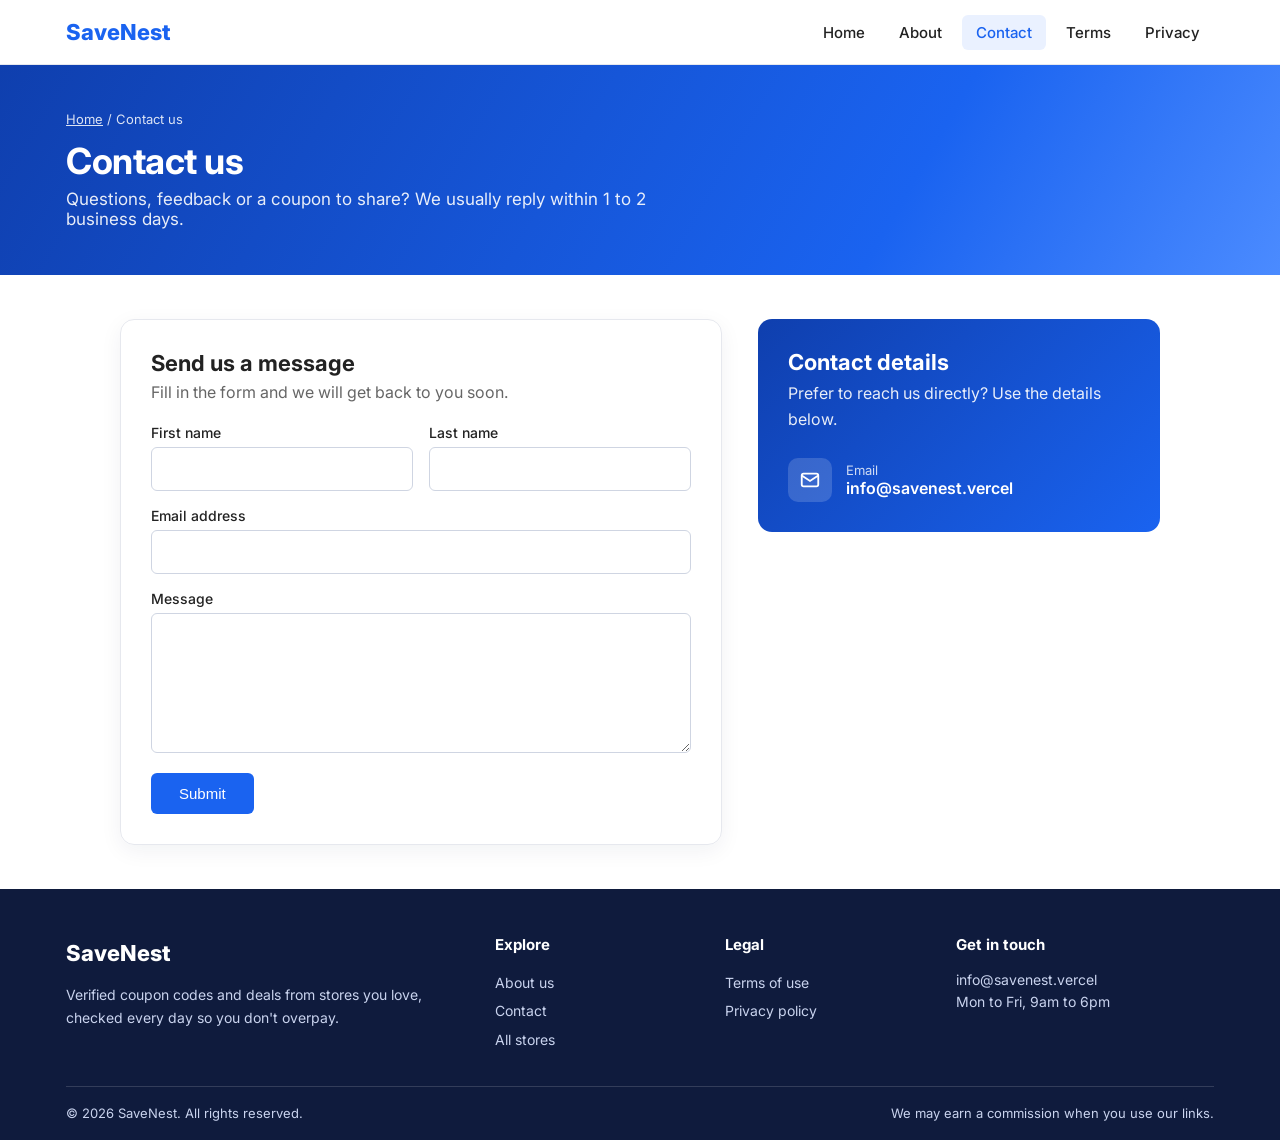
==== savenest/contact.html @ 49be4b8c "Add SaveNest coupon site clone with chatbot assistant Co-Authored-By: Claude Sonnet 5.5 <noreply@ant" ====
<!DOCTYPE html><html lang="en"><head><meta charset="UTF-8"><meta name="viewport" content="width=device-width, initial-scale=1"><title>Contact Us - SaveNest</title><meta name="description" content="Get help, report a coupon or talk to our partnerships team."><link rel="preconnect" href="https://fonts.googleapis.com"><link rel="preconnect" href="https://fonts.gstatic.com" crossorigin><link href="https://fonts.googleapis.com/css2?family=Inter:wght@400;500;600;700;800&display=swap" rel="stylesheet"><link rel="stylesheet" href="style.css"></head><body><header class="site-header"><div class="wrap hd"><a class="brand-logo " href="index.html">SaveNest</a><button class="burger" id="burger" aria-label="Toggle menu" aria-expanded="false" aria-controls="nav"><span></span><span></span><span></span></button><nav id="nav" aria-label="Main"><ul><li><a href="index.html">Home</a></li><li><a href="about.html">About</a></li><li><a href="contact.html" class="active" aria-current="page">Contact</a></li><li><a href="terms.html">Terms</a></li><li><a href="privacy.html">Privacy</a></li></ul></nav></div></header><section class="page-hero"><div class="wrap"><div class="crumb"><a href="index.html">Home</a> / Contact us</div><h1>Contact us</h1><p>Questions, feedback or a coupon to share? We usually reply within 1 to 2 business days.</p></div></section><main class="wrap"><div class="ct">
<form class="cform ct-form" id="cform" novalidate><h2>Send us a message</h2><p>Fill in the form and we will get back to you soon.</p>
<div class="row2"><div><label for="fn">First name</label><input id="fn" name="first_name" autocomplete="given-name" required></div>
<div><label for="ln">Last name</label><input id="ln" name="last_name" autocomplete="family-name" required></div></div>
<label for="e">Email address</label><input id="e" name="email" type="email" autocomplete="email" required>
<label for="m">Message</label><textarea id="m" name="message" required></textarea>
<button type="submit">Submit</button><div class="form-ok" id="formOk" role="status">Thank you. Your message has been sent and we will reply soon.</div></form>
<aside class="ct-info"><h2>Contact details</h2><p>Prefer to reach us directly? Use the details below.</p>
<div class="ci"><svg viewBox="0 0 24 24" fill="none" stroke="#fff" stroke-width="2"><rect x="3" y="5" width="18" height="14" rx="2"/><path d="M3 7l9 6 9-6"/></svg><div><small>Email</small><a href="mailto:support@yourdomain.com">info@savenest.vercel</a></div></div>
</aside></div></main><footer class="site-footer"><div class="wrap"><div class="ft">
<div><a class="brand-logo" href="index.html">SaveNest</a><p>Verified coupon codes and deals from stores you love, checked every day so you don't overpay.</p></div>
<div><h4>Explore</h4><a href="about.html">About us</a><a href="contact.html">Contact</a><a href="index.html#stores">All stores</a></div>
<div><h4>Legal</h4><a href="terms.html">Terms of use</a><a href="privacy.html">Privacy policy</a></div>
<div><h4>Get in touch</h4><p>info@savenest.vercel<br>Mon to Fri, 9am to 6pm</p></div>
</div><div class="fb"><span>&copy; <span id="yr">2026</span> SaveNest. All rights reserved.</span><span>We may earn a commission when you use our links.</span></div></div></footer><script src="script.js"></script></body></html>
---- savenest/style.css ----
:root {
  --blue: #1a63f0;
  --blue-d: #1250c8;
  --ink: #222;
  --muted: #666;
  --line: #e6e8ee;
  --green: #1f9d55;
  --bg: #fff
}

* {
  box-sizing: border-box;
  margin: 0;
  padding: 0
}

body {
  font-family: Roboto, Arial, Helvetica, sans-serif;
  color: var(--ink);
  background: var(--bg)
}

.wrap {
  max-width: 1180px;
  margin: 0 auto;
  padding: 0 16px
}

/* Banner */
.banner {
  background: linear-gradient(120deg, #0f3fae, #1a63f0 60%, #4b8bff);
  color: #fff
}

.banner .wrap {
  display: flex;
  align-items: center;
  justify-content: space-between;
  gap: 24px;
  padding: 36px 16px
}

.banner h2 {
  font-size: 30px;
  line-height: 1.2;
  margin-bottom: 8px
}

.banner p {
  opacity: .9;
  font-size: 16px;
  max-width: 520px
}

.banner .btn {
  display: inline-block;
  margin-top: 18px;
  background: #fff;
  color: var(--blue);
  font-weight: 700;
  padding: 11px 24px;
  border-radius: 6px;
  text-decoration: none
}

.banner .badge {
  flex: 0 0 auto;
  width: 150px;
  height: 150px;
  border-radius: 50%;
  background: rgba(255, 255, 255, .14);
  border: 2px dashed rgba(255, 255, 255, .6);
  display: flex;
  flex-direction: column;
  align-items: center;
  justify-content: center;
  text-align: center
}

.badge b {
  font-size: 38px;
  line-height: 1
}

.badge span {
  font-size: 14px
}

h1.tag {
  font-size: 20px;
  text-align: center;
  font-weight: 500;
  padding: 26px 0 18px
}

.stores {
  display: grid;
  grid-template-columns: repeat(9, 1fr);
  gap: 12px
}

.store {
  border: 1px solid var(--line);
  border-radius: 10px;
  height: 90px;
  display: flex;
  align-items: center;
  justify-content: center;
  font-weight: 800;
  font-size: 16px;
  text-align: center
}

h2.sec {
  font-size: 20px;
  font-weight: 500;
  margin: 44px 0 16px
}

/* Cards */
.grid {
  display: grid;
  grid-template-columns: 1fr 1fr;
  gap: 16px
}

.card {
  border: 1px solid var(--line);
  border-radius: 10px;
  padding: 16px;
  display: flex;
  gap: 16px;
  min-height: 120px
}

.logo {
  flex: 0 0 76px;
  display: flex;
  align-items: center;
  justify-content: center;
  font-weight: 800;
  font-size: 13px;
  text-align: center;
  word-break: break-word
}

.body {
  flex: 1;
  display: flex;
  flex-direction: column;
  min-width: 0
}

.brand {
  font-size: 12px;
  color: var(--muted)
}

.title {
  font-size: 16px;
  font-weight: 500;
  margin: 4px 0 10px;
  line-height: 1.35
}

.foot {
  margin-top: auto;
  display: flex;
  align-items: center;
  justify-content: space-between;
  gap: 10px
}

.ver {
  font-size: 12px;
  color: var(--muted);
  display: flex;
  align-items: center;
  gap: 5px
}

.ver svg {
  width: 14px;
  height: 14px
}

.show {
  position: relative;
  border: 0;
  cursor: pointer;
  color: #fff;
  background: var(--blue);
  font-weight: 500;
  font-size: 14px;
  height: 40px;
  min-width: 152px;
  padding: 0 70px 0 20px;
  border-radius: 4px;
  overflow: hidden;
  text-align: left
}

.show:hover {
  background: var(--blue-d)
}

.show i {
  position: absolute;
  right: 0;
  top: 0;
  bottom: 0;
  width: 48px;
  background: #eaf1ff;
  color: var(--blue);
  border: 1px dashed var(--blue);
  border-left: 0;
  font-style: normal;
  font-weight: 700;
  display: flex;
  align-items: center;
  justify-content: flex-end;
  padding-right: 6px;
  clip-path: polygon(30% 0, 100% 0, 100% 100%, 0 100%)
}

.show.deal {
  padding: 0;
  text-align: center;
  min-width: 152px
}

/* Popup */
.overlay {
  position: fixed;
  inset: 0;
  background: rgba(15, 20, 35, .6);
  display: none;
  align-items: center;
  justify-content: center;
  padding: 16px;
  z-index: 50
}

.overlay.open {
  display: flex
}

.modal {
  background: #fff;
  border-radius: 12px;
  width: 100%;
  max-width: 460px;
  padding: 28px 26px 22px;
  position: relative;
  text-align: center;
  animation: pop .18s ease-out
}

@keyframes pop {
  from {
    transform: scale(.94);
    opacity: 0
  }

  to {
    transform: none;
    opacity: 1
  }
}

.x {
  position: absolute;
  top: 10px;
  right: 12px;
  border: 0;
  background: none;
  font-size: 28px;
  line-height: 1;
  cursor: pointer;
  color: var(--muted)
}

.x:hover {
  color: var(--ink)
}

.m-logo {
  font-weight: 800;
  font-size: 15px;
  margin-bottom: 6px
}

.m-title {
  font-size: 20px;
  font-weight: 500;
  margin-bottom: 18px
}

.codebox {
  display: flex;
  border: 2px dashed var(--blue);
  border-radius: 6px;
  background: #f3f7ff;
  overflow: hidden
}

.codebox span {
  flex: 1;
  padding: 12px;
  font-size: 20px;
  font-weight: 700;
  letter-spacing: 1px;
  color: var(--blue);
  overflow: hidden;
  text-overflow: ellipsis
}

.codebox button {
  border: 0;
  background: var(--blue);
  color: #fff;
  font-weight: 500;
  padding: 0 24px;
  cursor: pointer;
  font-size: 15px
}

.codebox button:hover {
  background: var(--blue-d)
}

.msg {
  font-size: 13px;
  color: var(--green);
  height: 18px;
  margin-top: 8px
}

.cont {
  display: block;
  margin: 6px 0 14px;
  color: var(--blue);
  font-weight: 500;
  text-decoration: none
}

.cont:hover {
  text-decoration: underline
}

.terms-t {
  background: none;
  border: 0;
  color: var(--muted);
  font-size: 13px;
  cursor: pointer;
  text-decoration: underline
}

.terms {
  display: none;
  font-size: 12px;
  color: var(--muted);
  text-align: left;
  margin-top: 10px;
  background: #f7f8fa;
  border-radius: 6px;
  padding: 10px 12px;
  line-height: 1.5
}

.terms.open {
  display: block
}

.ok {
  display: block;
  width: 100%;
  margin-top: 16px;
  border: 0;
  background: var(--blue);
  color: #fff;
  font-size: 15px;
  font-weight: 500;
  padding: 12px;
  border-radius: 6px;
  cursor: pointer
}

.ok:hover {
  background: var(--blue-d)
}

button:focus-visible,
a:focus-visible {
  outline: 3px solid #8db3ff;
  outline-offset: 2px
}

/* Responsive */
@media(max-width:900px) {
  .stores {
    grid-template-columns: repeat(3, 1fr)
  }

  .grid {
    grid-template-columns: 1fr
  }
}

@media(max-width:600px) {
  .banner .wrap {
    flex-direction: column;
    text-align: center;
    padding: 28px 16px
  }

  .banner h2 {
    font-size: 23px
  }

  .banner .badge {
    width: 110px;
    height: 110px
  }

  .badge b {
    font-size: 28px
  }

  .stores {
    grid-template-columns: repeat(2, 1fr)
  }

  .store {
    height: 70px
  }

  .logo {
    flex-basis: 56px;
    font-size: 11px
  }

  .foot {
    flex-direction: column;
    align-items: stretch
  }

  .show {
    width: 100%
  }
}

@media(prefers-reduced-motion:reduce) {
  .modal {
    animation: none
  }
}

/* Header */
.site-header {
  position: sticky;
  top: 0;
  z-index: 40;
  background: #fff;
  border-bottom: 1px solid var(--line)
}

.hd {
  display: flex;
  align-items: center;
  justify-content: space-between;
  height: 64px
}

.brand-logo {
  display: flex;
  align-items: center;
  gap: 8px;
  font-weight: 800;
  font-size: 22px;
  color: var(--blue);
  text-decoration: none
}

.brand-logo b {
  display: inline-flex;
  width: 30px;
  height: 30px;
  border-radius: 8px;
  background: var(--blue);
  color: #fff;
  align-items: center;
  justify-content: center;
  font-size: 17px
}

#nav ul {
  display: flex;
  gap: 6px;
  list-style: none
}

#nav a {
  display: block;
  padding: 8px 14px;
  border-radius: 6px;
  color: var(--ink);
  text-decoration: none;
  font-weight: 500;
  font-size: 15px
}

#nav a:hover,
#nav a.active {
  background: #eaf1ff;
  color: var(--blue)
}

.burger {
  display: none;
  flex-direction: column;
  justify-content: center;
  gap: 5px;
  width: 42px;
  height: 42px;
  padding: 10px;
  border: 1px solid var(--line);
  border-radius: 8px;
  background: #fff;
  cursor: pointer
}

.burger span {
  display: block;
  height: 2px;
  background: var(--ink);
  border-radius: 2px;
  transition: transform .2s, opacity .2s
}

.burger[aria-expanded="true"] span:nth-child(1) {
  transform: translateY(7px) rotate(45deg)
}

.burger[aria-expanded="true"] span:nth-child(2) {
  opacity: 0
}

.burger[aria-expanded="true"] span:nth-child(3) {
  transform: translateY(-7px) rotate(-45deg)
}

/* Footer */
.site-footer {
  background: #0f1b3d;
  color: #c9d3ee;
  margin-top: 40px;
  padding-top: 44px;
  font-size: 14px;
  line-height: 1.6
}

.ft {
  display: grid;
  grid-template-columns: 2fr 1fr 1fr 1.3fr;
  gap: 32px;
  padding-bottom: 32px
}

.site-footer h4 {
  color: #fff;
  font-size: 15px;
  margin-bottom: 12px
}

.site-footer a {
  color: #c9d3ee;
  text-decoration: none;
  display: block;
  padding: 3px 0
}

.site-footer a:hover {
  color: #fff;
  text-decoration: underline
}

.site-footer .brand-logo {
  color: #fff;
  margin-bottom: 10px
}

.site-footer .brand-logo b {
  background: #fff;
  color: var(--blue)
}

.fb {
  border-top: 1px solid rgba(255, 255, 255, .15);
  padding: 16px 0;
  font-size: 13px;
  display: flex;
  justify-content: space-between;
  gap: 12px;
  flex-wrap: wrap
}

/* Inner pages */
.page-hero {
  background: linear-gradient(120deg, #0f3fae, #1a63f0 70%, #4b8bff);
  color: #fff;
  padding: 38px 0
}

.page-hero h1 {
  font-size: 32px;
  margin-bottom: 6px
}

.page-hero p {
  opacity: .9
}

.prose {
  max-width: 980px;
  margin: 34px auto;
  line-height: 1.75;
  font-size: 16px
}

.prose h2 {
  font-size: 21px;
  margin: 28px 0 8px
}

.prose p,
.prose ul {
  margin-bottom: 12px
}

.prose ul {
  padding-left: 22px
}

.prose a {
  color: var(--blue)
}

.facts {
  display: grid;
  grid-template-columns: repeat(3, 1fr);
  gap: 14px;
  margin: 22px 0
}

.facts div {
  border: 1px solid var(--line);
  border-radius: 10px;
  padding: 16px;
  text-align: center
}

.facts b {
  display: block;
  font-size: 26px;
  color: var(--blue)
}

.contact-grid {
  display: grid;
  grid-template-columns: 1.4fr 1fr;
  gap: 28px;
  margin: 34px 0
}

.info {
  border: 1px solid var(--line);
  border-radius: 10px;
  padding: 20px;
  line-height: 1.7
}

.info h3 {
  margin-bottom: 6px
}

.info p {
  margin-bottom: 14px;
  color: var(--muted)
}

.cform label {
  display: block;
  font-weight: 500;
  font-size: 14px;
  margin: 0 0 6px
}

.cform input,
.cform textarea {
  width: 100%;
  font: inherit;
  padding: 11px 12px;
  border: 1px solid #cfd5e2;
  border-radius: 6px;
  margin-bottom: 16px
}

.cform input:focus,
.cform textarea:focus {
  outline: 2px solid #8db3ff;
  border-color: var(--blue)
}

.cform textarea {
  min-height: 140px;
  resize: vertical
}

.cform button {
  border: 0;
  background: var(--blue);
  color: #fff;
  font-weight: 500;
  font-size: 15px;
  padding: 12px 28px;
  border-radius: 6px;
  cursor: pointer
}

.cform button:hover {
  background: var(--blue-d)
}

.form-ok {
  display: none;
  background: #e8f7ee;
  color: #17693b;
  padding: 12px;
  border-radius: 6px;
  margin-top: 14px
}

.form-ok.show {
  display: block
}

@media(max-width:900px) {
  .ft {
    grid-template-columns: 1fr 1fr
  }
}

@media(max-width:760px) {
  .burger {
    display: flex
  }

  #nav {
    position: absolute;
    left: 0;
    right: 0;
    top: 64px;
    background: #fff;
    border-bottom: 1px solid var(--line);
    display: none;
    padding: 8px 16px 14px;
    box-shadow: 0 10px 20px rgba(0, 0, 0, .08)
  }

  #nav.open {
    display: block
  }

  #nav ul {
    flex-direction: column
  }

  #nav a {
    padding: 12px
  }

  .ft {
    grid-template-columns: 1fr
  }

  .page-hero h1 {
    font-size: 25px
  }

  .facts {
    grid-template-columns: 1fr
  }

  .contact-grid {
    grid-template-columns: 1fr
  }
}

body {
  font-family: Inter, Roboto, system-ui, Arial, sans-serif
}

a.store {
  color: inherit;
  text-decoration: none;
  transition: border-color .15s, box-shadow .15s
}

a.store:hover {
  border-color: var(--blue);
  box-shadow: 0 6px 18px rgba(26, 99, 240, .14)
}

.page-hero {
  padding: 46px 0
}

.crumb {
  font-size: 13px;
  opacity: .85;
  margin-bottom: 12px
}

.crumb a {
  color: #fff
}

.page-hero h1 {
  font-size: 36px;
  letter-spacing: -.5px
}

.page-hero p {
  font-size: 17px;
  max-width: 620px
}

.cards3 {
  display: grid;
  grid-template-columns: repeat(3, 1fr);
  gap: 16px;
  margin: 24px 0
}

.cards3 div {
  border: 1px solid var(--line);
  border-radius: 10px;
  padding: 20px
}

.cards3 h3 {
  font-size: 17px;
  margin-bottom: 6px
}

.cards3 p {
  color: var(--muted);
  font-size: 15px;
  line-height: 1.6;
  margin: 0
}

.steps {
  counter-reset: s;
  list-style: none;
  display: grid;
  grid-template-columns: repeat(4, 1fr);
  gap: 16px;
  padding: 0 !important;
  margin: 20px 0
}

.steps li {
  counter-increment: s;
  border: 1px solid var(--line);
  border-radius: 10px;
  padding: 18px;
  font-size: 15px;
  line-height: 1.6
}

.steps li::before {
  content: counter(s);
  display: flex;
  width: 30px;
  height: 30px;
  border-radius: 50%;
  background: var(--blue);
  color: #fff;
  align-items: center;
  justify-content: center;
  font-weight: 700;
  margin-bottom: 10px
}

.cta {
  background: #f3f7ff;
  border: 1px solid #d6e3ff;
  border-radius: 12px;
  padding: 28px;
  text-align: center;
  margin: 36px 0
}

.cta .btn {
  display: inline-block;
  margin-top: 12px;
  background: var(--blue);
  color: #fff;
  padding: 11px 26px;
  border-radius: 6px;
  text-decoration: none;
  font-weight: 600
}

.legal {
  display: grid;
  grid-template-columns: 230px 1fr;
  gap: 44px;
  margin: 38px auto;
  max-width: 1040px
}

.toc {
  position: sticky;
  top: 84px;
  align-self: start;
  border: 1px solid var(--line);
  border-radius: 10px;
  padding: 16px;
  font-size: 14px
}

.toc b {
  display: block;
  margin-bottom: 8px
}

.toc a {
  display: block;
  padding: 5px 0;
  color: var(--muted);
  text-decoration: none
}

.toc a:hover {
  color: var(--blue)
}

.legal h2 {
  font-size: 20px;
  margin: 30px 0 8px;
  scroll-margin-top: 84px
}

.legal h2:first-child {
  margin-top: 0
}

.legal p,
.legal ul {
  line-height: 1.75;
  margin-bottom: 12px;
  color: #333
}

.legal ul {
  padding-left: 22px
}

.legal a {
  color: var(--blue)
}

details.faq {
  border: 1px solid var(--line);
  border-radius: 8px;
  padding: 14px 16px;
  margin-bottom: 10px
}

details.faq summary {
  cursor: pointer;
  font-weight: 500
}

details.faq p {
  margin-top: 8px;
  color: var(--muted);
  line-height: 1.6;
  font-size: 15px
}

.cform select {
  width: 100%;
  font: inherit;
  padding: 11px 12px;
  border: 1px solid #cfd5e2;
  border-radius: 6px;
  margin-bottom: 16px;
  background: #fff
}

/* Store page */
.topbar {
  border-top: 4px solid #ff5a3c;
  background: #f7f8fa;
  text-align: center;
  font-size: 14px;
  padding: 12px;
  border-bottom: 1px solid var(--line)
}

.band {
  background: linear-gradient(#f4f6f9 0, #f4f6f9 190px, #fff 190px)
}

.sp {
  display: grid;
  grid-template-columns: 310px 1fr;
  gap: 34px;
  padding: 32px 16px 10px
}

.logobox {
  background: #fff;
  border: 1px solid var(--line);
  border-radius: 14px;
  padding: 30px 20px 18px;
  text-align: center;
  box-shadow: 0 4px 16px rgba(0, 0, 0, .07)
}

.logobox strong {
  display: block;
  color: #cc0000;
  font-size: 30px;
  margin-top: 4px
}

.sbtns {
  display: flex;
  gap: 10px;
  margin-top: 20px
}

.sbtns a,
.sbtns button {
  flex: 1;
  padding: 10px;
  border: 1px solid var(--line);
  border-radius: 6px;
  background: #fff;
  font: inherit;
  font-weight: 600;
  font-size: 14px;
  cursor: pointer;
  text-align: center;
  text-decoration: none;
  color: var(--ink)
}

.sbtns .on {
  background: var(--ink);
  color: #fff
}

.side h3 {
  font-size: 18px;
  margin: 24px 0 10px;
  padding-top: 18px;
  border-top: 1px solid var(--line)
}

.side p {
  font-size: 14px;
  line-height: 1.6;
  color: #444
}

.side .disc-p {
  margin-top: 22px
}

.stat {
  display: flex;
  justify-content: space-between;
  font-size: 14px;
  padding: 5px 0
}

.stat span:first-child::before {
  content: "\2713  ";
  color: #ff5a3c
}

.outbtn {
  display: block;
  text-align: center;
  border: 1px solid var(--line);
  border-radius: 6px;
  padding: 11px;
  margin-top: 12px;
  color: var(--ink);
  text-decoration: none;
  font-weight: 600;
  font-size: 14px
}

.pol {
  list-style: none
}

.pol li {
  margin-bottom: 14px;
  font-size: 14px;
  line-height: 1.5;
  color: #444
}

.pol b {
  display: block;
  color: var(--ink);
  font-size: 15px
}

.chips span {
  display: inline-block;
  border: 1px solid var(--line);
  border-radius: 6px;
  padding: 6px 12px;
  font-size: 13px;
  margin: 0 6px 8px 0
}

.mh h1 {
  font-size: 36px;
  letter-spacing: -.5px
}

.stars {
  color: #ff5a3c;
  letter-spacing: 2px;
  font-size: 20px
}

.mh .rt {
  font-size: 15px;
  color: #333
}

.mh .rt a {
  color: var(--blue);
  text-decoration: none
}

.mh h2 {
  font-size: 24px;
  margin: 34px 0 6px
}

.mh p {
  color: #444;
  line-height: 1.6
}

.tabs {
  display: flex;
  gap: 10px;
  flex-wrap: wrap;
  margin: 18px 0
}

.tabs button {
  border: 1px solid var(--line);
  background: #fff;
  border-radius: 6px;
  padding: 9px 16px;
  font: inherit;
  font-weight: 600;
  font-size: 14px;
  cursor: pointer
}

.tabs button.on {
  background: #222;
  color: #fff;
  border-color: #222
}

.tabs button:disabled {
  color: #b4b9c4;
  cursor: default
}

.of {
  border: 1px solid var(--line);
  border-radius: 8px;
  margin-bottom: 16px;
  overflow: hidden;
  background: #fff
}

.of-top {
  display: flex;
  align-items: center;
  gap: 20px;
  padding: 18px 20px
}

.disc {
  flex: 0 0 86px;
  text-align: center;
  font-weight: 800;
  color: var(--blue);
  font-size: 27px;
  line-height: 1.05
}

.disc small {
  display: block;
  font-size: 27px
}

.of-mid {
  flex: 1;
  min-width: 0
}

.kind {
  font-size: 13px;
  color: var(--muted);
  display: flex;
  align-items: center;
  gap: 6px
}

.of-mid h3 {
  font-size: 19px;
  font-weight: 600;
  margin: 5px 0
}

.meta {
  font-size: 13px;
  color: var(--muted)
}

.of-act {
  flex: 0 0 230px;
  text-align: right
}

.of-act .show {
  width: 100%
}

.terms-note {
  font-size: 12px;
  color: var(--muted);
  margin-top: 6px
}

.of-bar {
  background: #f4f6f9;
  display: flex;
  justify-content: space-between;
  padding: 10px 20px;
  font-size: 13px;
  color: var(--muted)
}

.det {
  background: none;
  border: 0;
  font: inherit;
  color: var(--muted);
  cursor: pointer
}

.of-det {
  display: none;
  padding: 12px 20px;
  font-size: 14px;
  color: #444;
  border-top: 1px solid var(--line)
}

.of-det.open {
  display: block
}

@media(max-width:900px) {
  .cards3 {
    grid-template-columns: 1fr
  }

  .steps {
    grid-template-columns: 1fr 1fr
  }
}

@media(max-width:760px) {
  .legal {
    grid-template-columns: 1fr;
    gap: 20px
  }

  .toc {
    position: static
  }

  .steps {
    grid-template-columns: 1fr
  }

  .sp {
    grid-template-columns: 1fr
  }

  .side {
    order: 2
  }

  .band {
    background: linear-gradient(#f4f6f9 0, #f4f6f9 120px, #fff 120px)
  }

  .mh h1 {
    font-size: 27px
  }

  .of-top {
    flex-wrap: wrap;
    gap: 12px
  }

  .disc {
    flex-basis: 70px;
    font-size: 22px
  }

  .disc small {
    font-size: 22px
  }

  .of-mid {
    flex-basis: calc(100% - 90px)
  }

  .of-act {
    flex-basis: 100%
  }
}

.wm {
  display: block;
  font-size: 32px;
  font-weight: 800;
  letter-spacing: -1px;
  line-height: 1.1
}

.logobox a#logoLink {
  display: block;
  text-decoration: none;
  padding: 6px 0
}

.logobox a#logoLink:hover .wm {
  opacity: .8
}

.vis {
  display: block;
  margin-top: 6px;
  color: var(--muted);
  font-size: 12px
}

.dot {
  display: inline-block;
  width: 10px;
  height: 10px;
  border-radius: 50%
}

.legal {
  display: block;
  max-width: 820px;
  margin: 40px auto
}

.legal h2 {
  padding-top: 6px
}

.ct {
  display: grid;
  grid-template-columns: 1.5fr 1fr;
  gap: 36px;
  margin: 44px auto;
  max-width: 1040px
}

.ct-form {
  border: 1px solid var(--line);
  border-radius: 14px;
  padding: 30px;
  box-shadow: 0 6px 22px rgba(20, 30, 60, .06)
}

.ct-form h2,
.ct-info h2 {
  font-size: 22px;
  margin-bottom: 6px
}

.ct-form>p {
  color: var(--muted);
  margin-bottom: 22px
}

.row2 {
  display: grid;
  grid-template-columns: 1fr 1fr;
  gap: 16px
}

.ct-info {
  background: linear-gradient(135deg, #0f3fae, #1a63f0);
  color: #fff;
  border-radius: 14px;
  padding: 30px;
  align-self: start
}

.ct-info>p {
  opacity: .9;
  margin-bottom: 26px;
  line-height: 1.6
}

.ci {
  display: flex;
  gap: 14px;
  align-items: center;
  margin-bottom: 20px
}

.ci:last-child {
  margin-bottom: 0
}

.ci svg {
  flex: 0 0 44px;
  width: 44px;
  height: 44px;
  padding: 11px;
  background: rgba(255, 255, 255, .16);
  border-radius: 10px
}

.ci small {
  display: block;
  opacity: .8;
  font-size: 13px
}

.ci a {
  color: #fff;
  font-weight: 600;
  font-size: 16px;
  text-decoration: none;
  word-break: break-all
}

.ci a:hover {
  text-decoration: underline
}

.ab-sec {
  padding: 60px 0
}

.ab-alt {
  background: #f6f8fc
}

.sec-h {
  max-width: 640px;
  margin: 0 auto 32px;
  text-align: center
}

.sec-h h2 {
  font-size: 28px;
  letter-spacing: -.4px;
  margin-bottom: 8px
}

.sec-h p {
  color: var(--muted)
}

.ab-two {
  display: grid;
  grid-template-columns: 1.2fr 1fr;
  gap: 48px;
  align-items: center
}

.ab-two h2 {
  font-size: 28px;
  letter-spacing: -.4px;
  margin-bottom: 12px
}

.ab-two p {
  line-height: 1.8;
  color: #444;
  margin-bottom: 12px
}

.stat-panel {
  background: linear-gradient(135deg, #0f3fae, #1a63f0);
  color: #fff;
  border-radius: 16px;
  padding: 30px;
  display: grid;
  gap: 18px
}

.stat-panel b {
  font-size: 34px;
  display: block;
  line-height: 1.1
}

.stat-panel span {
  opacity: .85;
  font-size: 14px
}

.stat-panel div+div {
  border-top: 1px solid rgba(255, 255, 255, .25);
  padding-top: 18px
}

.cards2 {
  display: grid;
  grid-template-columns: 1fr 1fr;
  gap: 20px
}

.ab-sec .card-x {
  background: #fff;
  border: 1px solid var(--line);
  border-top: 3px solid var(--blue);
  border-radius: 10px;
  padding: 24px
}

.card-x h3 {
  font-size: 18px;
  margin-bottom: 8px
}

.card-x p {
  color: #555;
  line-height: 1.7;
  font-size: 15px;
  margin: 0
}

.ab-sec .steps li {
  background: #fff
}

.ab-sec .cards3,
.ab-sec .steps {
  margin: 0
}

.note {
  background: #fff;
  border: 1px solid #d6e3ff;
  border-left: 4px solid var(--blue);
  border-radius: 8px;
  padding: 18px 22px;
  line-height: 1.75;
  color: #333
}

.checks {
  list-style: none;
  display: grid;
  grid-template-columns: 1fr 1fr;
  gap: 12px 24px;
  padding: 0
}

.checks li {
  padding-left: 26px;
  position: relative;
  line-height: 1.6
}

.checks li::before {
  content: "\2713";
  position: absolute;
  left: 0;
  color: var(--blue);
  font-weight: 700
}

.ab-sec .cta {
  margin: 0
}

@media(max-width:760px) {
  .ct {
    grid-template-columns: 1fr;
    margin: 28px auto
  }

  .row2 {
    grid-template-columns: 1fr;
    gap: 0
  }

  .ab-two {
    grid-template-columns: 1fr;
    gap: 26px
  }

  .cards2,
  .checks {
    grid-template-columns: 1fr
  }

  .ab-sec {
    padding: 40px 0
  }

  .sec-h h2,
  .ab-two h2 {
    font-size: 23px
  }

  .ct-form {
    padding: 22px
  }
}

/* How coupon codes work section (home page) */
.hw-section {
  padding: 36px 0 10px
}

.hw-title {
  font-size: 26px;
  font-weight: 700;
  text-align: center;
  margin-bottom: 24px
}

.hw-steps {
  display: grid;
  grid-template-columns: repeat(3, 1fr);
  gap: 16px
}

.hw-step {
  border: 1px solid var(--line);
  border-radius: 10px;
  padding: 22px 20px;
  background: #fff
}

.hw-num {
  display: inline-flex;
  align-items: center;
  justify-content: center;
  width: 34px;
  height: 34px;
  border-radius: 50%;
  background: var(--blue);
  color: #fff;
  font-weight: 700;
  margin-bottom: 12px
}

.hw-step h3 {
  font-size: 17px;
  font-weight: 600;
  margin-bottom: 8px
}

.hw-step p {
  font-size: 14px;
  line-height: 1.6;
  color: var(--muted)
}

.hw-info {
  margin-top: 20px;
  padding: 22px 24px;
  border-radius: 10px;
  background: #f3f7ff;
  border-left: 4px solid var(--blue)
}

.hw-info h3 {
  font-size: 18px;
  font-weight: 600;
  margin-bottom: 10px
}

.hw-info p {
  font-size: 14px;
  line-height: 1.7;
  color: var(--muted);
  margin-bottom: 10px
}

.hw-info p:last-child {
  margin-bottom: 0
}

@media(max-width:900px) {
  .hw-steps {
    grid-template-columns: 1fr
  }
}

@media(max-width:600px) {
  .hw-section {
    padding-top: 24px
  }

  .hw-title {
    font-size: 22px
  }

  .hw-info {
    padding: 18px 16px
  }
}
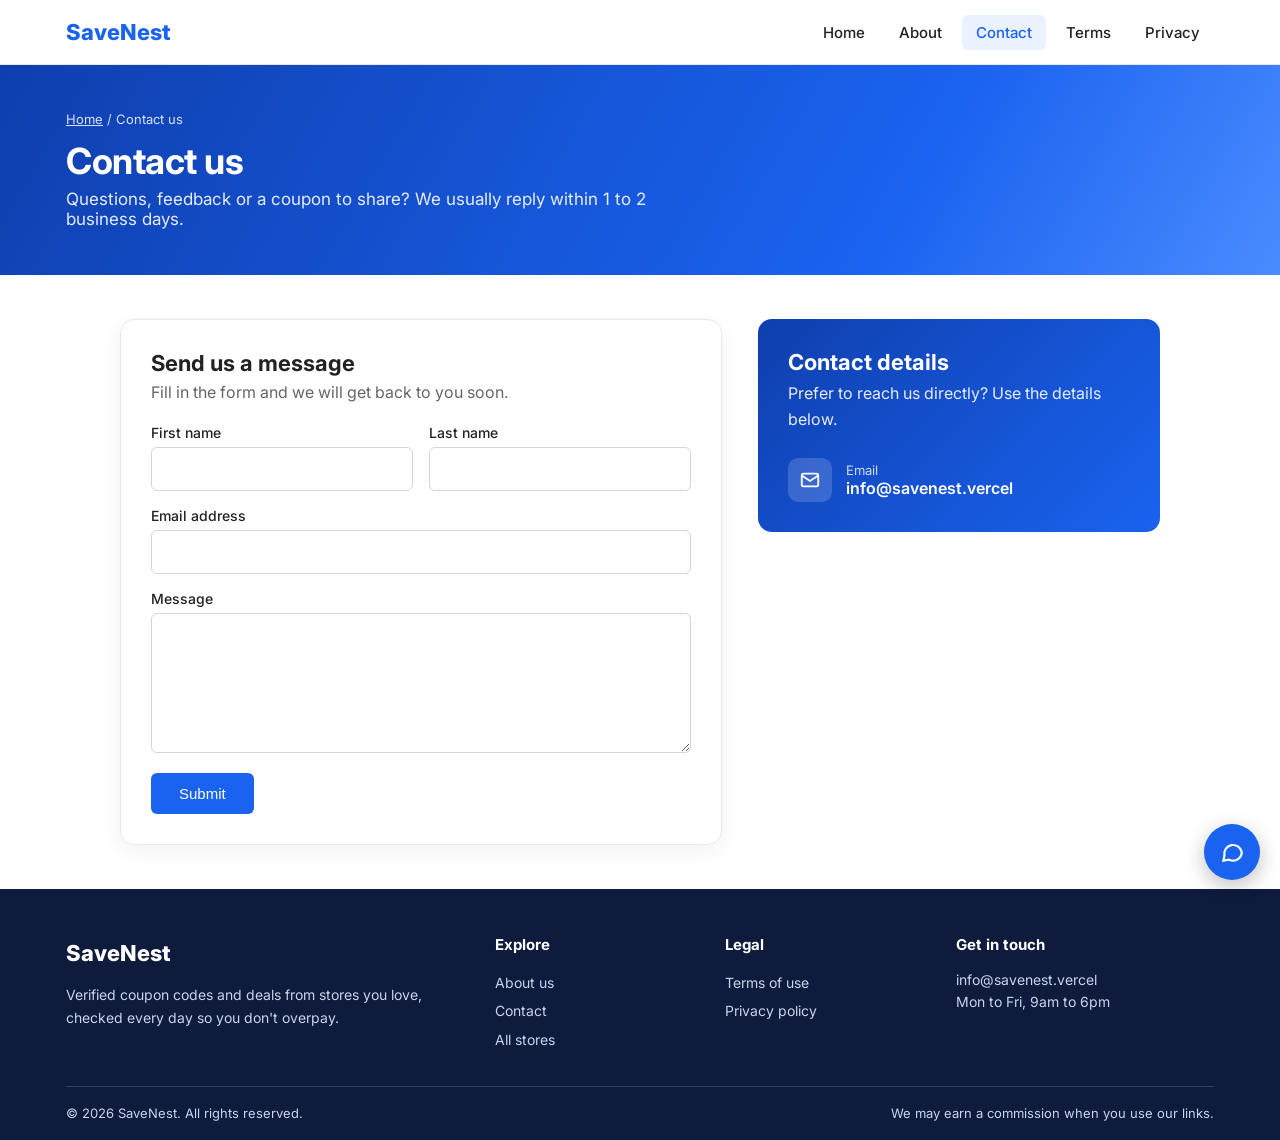
==== commit 750d6256: "Simplify chatbot into website FAQ assistant on all pages Co-Authored-By: Claude Sonnet 5.5 <noreply@" ====
--- a/savenest/contact.html
+++ b/savenest/contact.html
@@ -1,4 +1,4 @@
-<!DOCTYPE html><html lang="en"><head><meta charset="UTF-8"><meta name="viewport" content="width=device-width, initial-scale=1"><title>Contact Us - SaveNest</title><meta name="description" content="Get help, report a coupon or talk to our partnerships team."><link rel="preconnect" href="https://fonts.googleapis.com"><link rel="preconnect" href="https://fonts.gstatic.com" crossorigin><link href="https://fonts.googleapis.com/css2?family=Inter:wght@400;500;600;700;800&display=swap" rel="stylesheet"><link rel="stylesheet" href="style.css"></head><body><header class="site-header"><div class="wrap hd"><a class="brand-logo " href="index.html">SaveNest</a><button class="burger" id="burger" aria-label="Toggle menu" aria-expanded="false" aria-controls="nav"><span></span><span></span><span></span></button><nav id="nav" aria-label="Main"><ul><li><a href="index.html">Home</a></li><li><a href="about.html">About</a></li><li><a href="contact.html" class="active" aria-current="page">Contact</a></li><li><a href="terms.html">Terms</a></li><li><a href="privacy.html">Privacy</a></li></ul></nav></div></header><section class="page-hero"><div class="wrap"><div class="crumb"><a href="index.html">Home</a> / Contact us</div><h1>Contact us</h1><p>Questions, feedback or a coupon to share? We usually reply within 1 to 2 business days.</p></div></section><main class="wrap"><div class="ct">
+<!DOCTYPE html><html lang="en"><head><meta charset="UTF-8"><meta name="viewport" content="width=device-width, initial-scale=1"><title>Contact Us - SaveNest</title><meta name="description" content="Get help, report a coupon or talk to our partnerships team."><link rel="preconnect" href="https://fonts.googleapis.com"><link rel="preconnect" href="https://fonts.gstatic.com" crossorigin><link href="https://fonts.googleapis.com/css2?family=Inter:wght@400;500;600;700;800&display=swap" rel="stylesheet"><link rel="stylesheet" href="style.css"><link rel="stylesheet" href="chatbot.css"></head><body><header class="site-header"><div class="wrap hd"><a class="brand-logo " href="index.html">SaveNest</a><button class="burger" id="burger" aria-label="Toggle menu" aria-expanded="false" aria-controls="nav"><span></span><span></span><span></span></button><nav id="nav" aria-label="Main"><ul><li><a href="index.html">Home</a></li><li><a href="about.html">About</a></li><li><a href="contact.html" class="active" aria-current="page">Contact</a></li><li><a href="terms.html">Terms</a></li><li><a href="privacy.html">Privacy</a></li></ul></nav></div></header><section class="page-hero"><div class="wrap"><div class="crumb"><a href="index.html">Home</a> / Contact us</div><h1>Contact us</h1><p>Questions, feedback or a coupon to share? We usually reply within 1 to 2 business days.</p></div></section><main class="wrap"><div class="ct">
 <form class="cform ct-form" id="cform" novalidate><h2>Send us a message</h2><p>Fill in the form and we will get back to you soon.</p>
 <div class="row2"><div><label for="fn">First name</label><input id="fn" name="first_name" autocomplete="given-name" required></div>
 <div><label for="ln">Last name</label><input id="ln" name="last_name" autocomplete="family-name" required></div></div>
@@ -12,4 +12,4 @@
 <div><h4>Explore</h4><a href="about.html">About us</a><a href="contact.html">Contact</a><a href="index.html#stores">All stores</a></div>
 <div><h4>Legal</h4><a href="terms.html">Terms of use</a><a href="privacy.html">Privacy policy</a></div>
 <div><h4>Get in touch</h4><p>info@savenest.vercel<br>Mon to Fri, 9am to 6pm</p></div>
-</div><div class="fb"><span>&copy; <span id="yr">2026</span> SaveNest. All rights reserved.</span><span>We may earn a commission when you use our links.</span></div></div></footer><script src="script.js"></script></body></html>+</div><div class="fb"><span>&copy; <span id="yr">2026</span> SaveNest. All rights reserved.</span><span>We may earn a commission when you use our links.</span></div></div></footer><script src="script.js"></script><script src="chatbot.js"></script></body></html>
--- a/savenest/chatbot.css
+++ b/savenest/chatbot.css
@@ -0,0 +1,18 @@
+.cb-fab{position:fixed;right:20px;bottom:20px;z-index:70;width:56px;height:56px;border-radius:50%;border:0;background:var(--blue);color:#fff;box-shadow:0 6px 20px rgba(0,0,0,.25);cursor:pointer;display:flex;align-items:center;justify-content:center}
+.cb-fab:hover{background:var(--blue-d)}
+.cb-fab svg{width:26px;height:26px}
+.cb-win{position:fixed;right:20px;bottom:88px;z-index:70;width:360px;max-width:calc(100vw - 24px);height:500px;max-height:calc(100vh - 110px);background:#fff;border:1px solid var(--line);border-radius:14px;box-shadow:0 12px 40px rgba(0,0,0,.25);display:none;flex-direction:column;overflow:hidden}
+.cb-win.open{display:flex}
+.cb-head{background:var(--blue);color:#fff;padding:12px 14px;display:flex;align-items:center;justify-content:space-between;font-weight:700}
+.cb-head button{background:none;border:0;color:#fff;font-size:22px;cursor:pointer;line-height:1}
+.cb-msgs{flex:1;overflow-y:auto;padding:12px;display:flex;flex-direction:column;gap:8px;background:#f6f8fc}
+.cb-m{max-width:85%;padding:9px 12px;border-radius:12px;font-size:14px;line-height:1.45;word-wrap:break-word}
+.cb-m.bot{background:#fff;border:1px solid var(--line);align-self:flex-start}
+.cb-m.me{background:var(--blue);color:#fff;align-self:flex-end}
+.cb-code{display:inline-block;font-family:monospace;font-weight:700;background:#eef3ff;border:1px dashed var(--blue);border-radius:4px;padding:1px 6px;margin:0 2px;cursor:pointer}
+.cb-chips{display:flex;flex-wrap:wrap;gap:6px;padding:0 12px 8px;background:#f6f8fc}
+.cb-chips button{border:1px solid var(--blue);background:#fff;color:var(--blue);border-radius:16px;padding:5px 10px;font-size:12.5px;cursor:pointer}
+.cb-form{display:flex;border-top:1px solid var(--line)}
+.cb-form input{flex:1;border:0;padding:13px;font:inherit;font-size:14px;outline:none}
+.cb-form button{border:0;background:var(--blue);color:#fff;padding:0 16px;font-weight:700;cursor:pointer}
+@media(max-width:760px){.cb-fab{right:14px;bottom:14px}.cb-win{right:12px;bottom:80px}}
